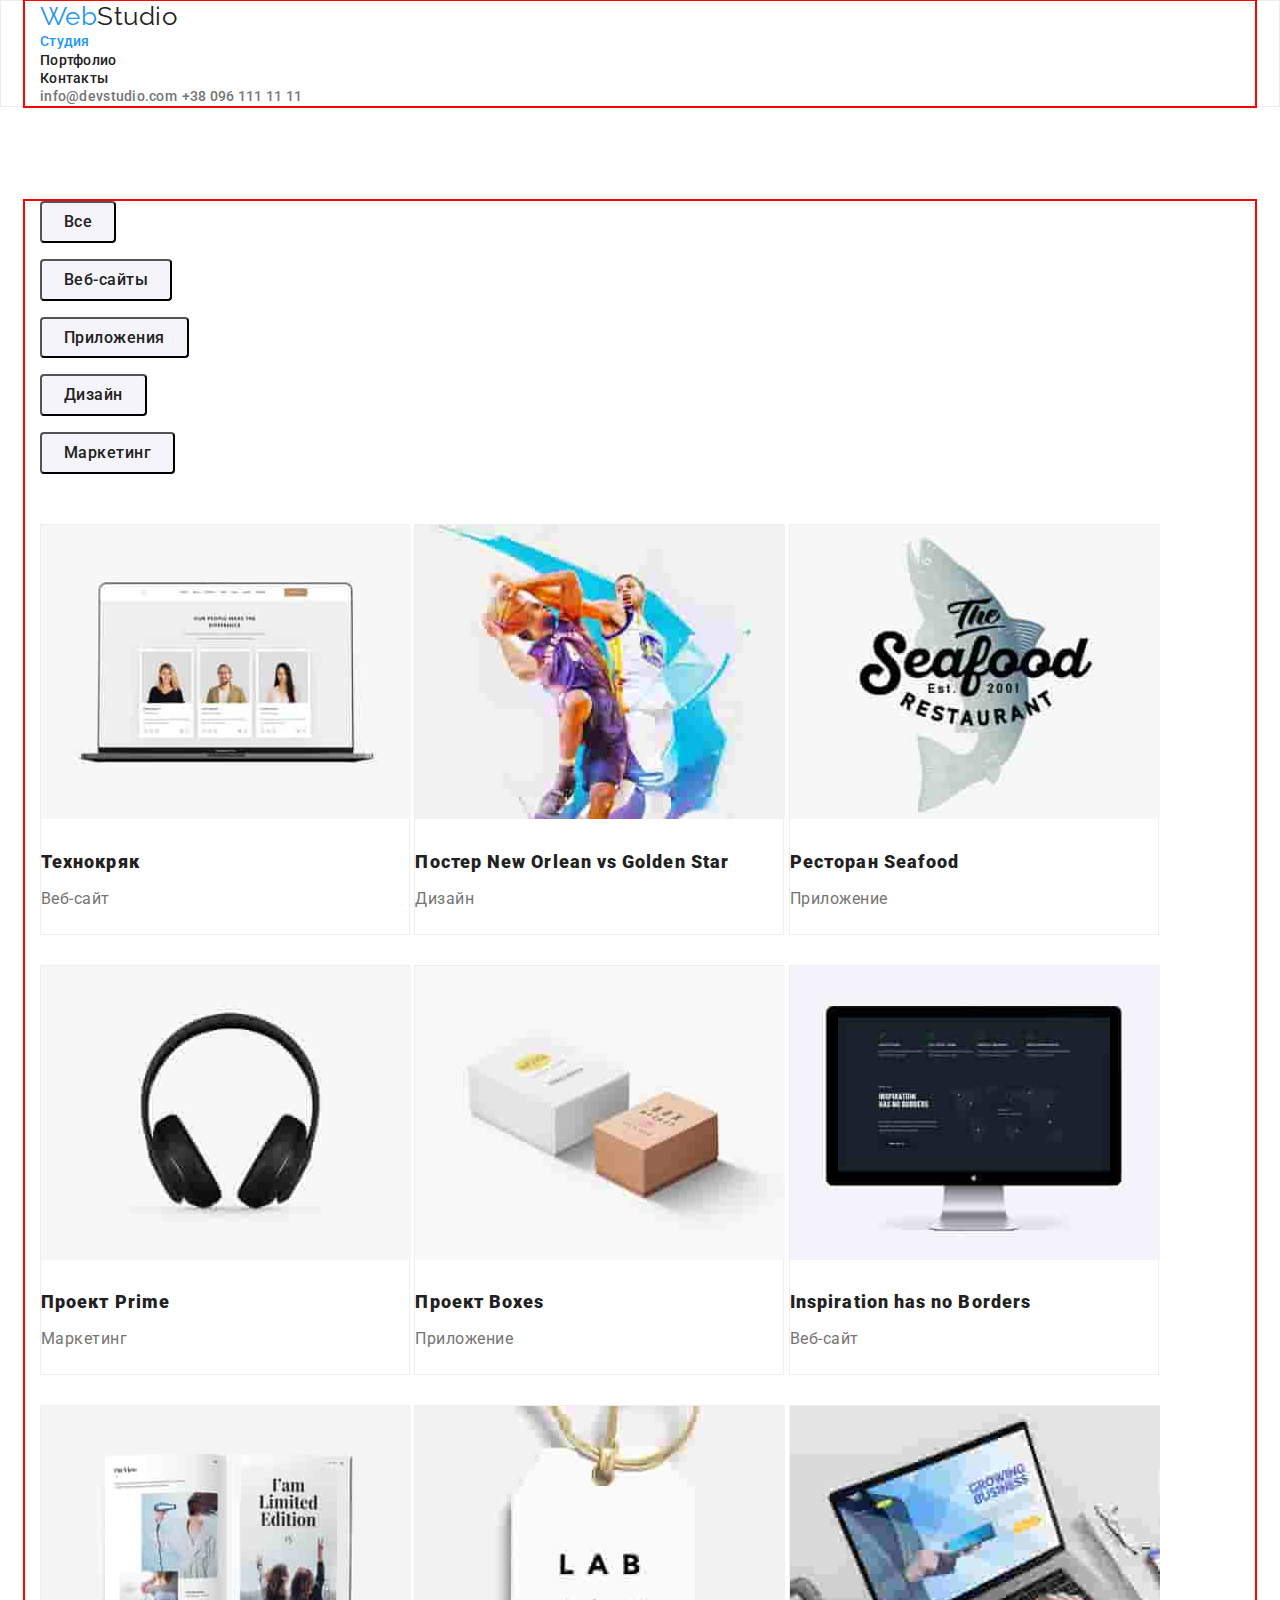
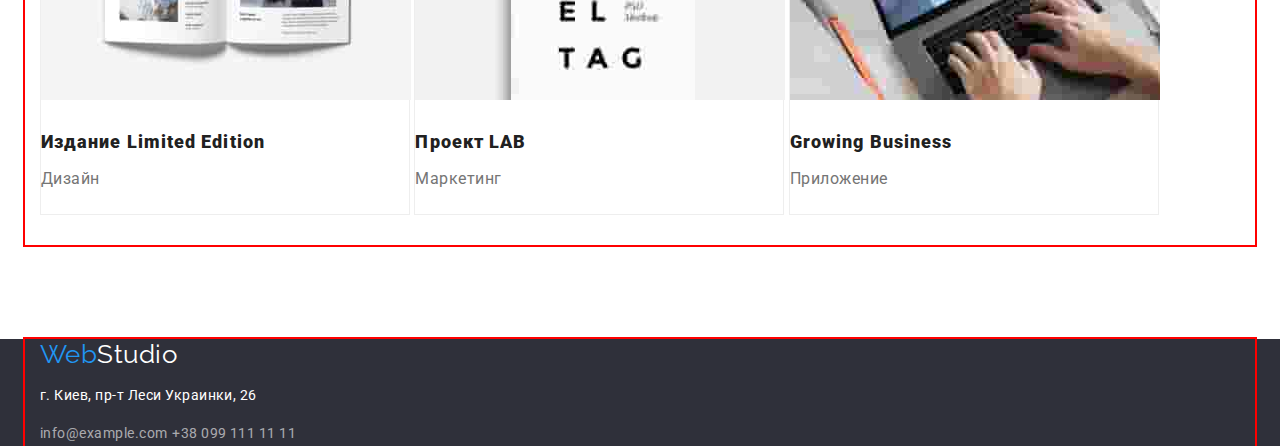
==== portfolio.html @ 773cfecd "Adds geometry for elements" ====
<!DOCTYPE html>
<html lang="ru">
  <head>
    <meta charset="utf-8" />
    <title>WebStudio</title>
    <link
      href="https://fonts.googleapis.com/css2?family=Raleway:wght@700&family=Roboto:wght@400;500;700;900&display=swap"
      rel="stylesheet"
    />
    <link rel="stylesheet" href="./css/modern-normalize.css" />
    <link rel="stylesheet" href="./css/styles.css" />
  </head>

  <body>
    <!--Шапка страницы-->
    <header class="header">
      <div class="container">
        <nav class="site-nav">
          <a href="./index.html" class="logo"
            >Web<span class="logo-accent">Studio</span></a
          >
          <ul class="list">
            <li><a href="" class="link current">Студия</a></li>
            <li><a href="./portfolio.html" class="link">Портфолио</a></li>
            <li><a href="" class="link">Контакты</a></li>
          </ul>
        </nav>
        <a href="mailto:info@devstudio.com" class="contact-header"
          >info@devstudio.com</a
        >
        <a href="tel:+380961111111" class="contact-header">+38 096 111 11 11</a>
      </div>
    </header>
    <!--Страница портфолио-->
    <main>
      <!--Фильтр с кнопками-->
      <section class="portfolio">
        <div class="container">
          <ul class="list filter">
            <li>
              <button type="button" class="filter-button first">Все</button>
            </li>
            <li>
              <button type="button" class="filter-button second">
                Веб-сайты
              </button>
            </li>
            <li>
              <button type="button" class="filter-button third">
                Приложения
              </button>
            </li>
            <li>
              <button type="button" class="filter-button fourth">Дизайн</button>
            </li>
            <li>
              <button type="button" class="filter-button fifth">
                Маркетинг
              </button>
            </li>
          </ul>
          <!--Представленные проэкты-->
          <ul class="list">
            <li class="project">
              <a href="">
                <img
                  class="image"
                  src="./images/img3_1.jpg"
                  width="370"
                  alt="Сайт Технокряк"
                />
                <h3 class="image-hdr">Технокряк</h3>
                <p class="image-depict">Веб-сайт</p>
              </a>
            </li>
            <li class="project">
              <a href="">
                <img
                  class="image"
                  src="./images/img3_2.jpg"
                  width="370"
                  alt="Игроки в баскетбол"
                />
                <h3 class="image-hdr">Постер New Orlean vs Golden Star</h3>
                <p class="image-depict">Дизайн</p>
              </a>
            </li>
            <li class="project">
              <a href="">
                <img
                  class="image"
                  src="./images/img3_3.jpg"
                  width="370"
                  alt="Сайт ресторана морской кухни"
                />
                <h3 class="image-hdr">Ресторан Seafood</h3>
                <p class="image-depict">Приложение</p>
              </a>
            </li>
            <li class="project">
              <a href="">
                <img
                  class="image"
                  src="./images/img3_4.jpg"
                  width="370"
                  alt="Маркетинговый проект Prime"
                />
                <h3 class="image-hdr">Проект Prime</h3>
                <p class="image-depict">Маркетинг</p>
              </a>
            </li>
            <li class="project">
              <a href="">
                <img
                  class="image"
                  src="./images/img3_5.jpg"
                  width="370"
                  alt="Проект Boxes"
                />
                <h3 class="image-hdr">Проект Boxes</h3>
                <p class="image-depict">Приложение</p>
              </a>
            </li>
            <li class="project">
              <a href="">
                <img
                  class="image"
                  src="./images/img3_6.jpg"
                  width="370"
                  alt="Сайт Inspiration has no borders"
                />
                <h3 class="image-hdr">Inspiration has no Borders</h3>
                <p class="image-depict">Веб-сайт</p>
              </a>
            </li>
            <li class="project">
              <a href="">
                <img
                  class="image"
                  src="./images/img3_7.jpg"
                  width="370"
                  alt="Издание Limited Edition"
                />
                <h3 class="image-hdr">Издание Limited Edition</h3>
                <p class="image-depict">Дизайн</p>
              </a>
            </li>
            <li class="project">
              <a href="">
                <img
                  class="image"
                  src="./images/img3_8.jpg"
                  width="370"
                  alt="Проект LAB"
                />
                <h3 class="image-hdr">Проект LAB</h3>
                <p class="image-depict">Маркетинг</p>
              </a>
            </li>
            <li class="project">
              <a href="">
                <img
                  class="image"
                  src="./images/img3_9.jpg"
                  width="370"
                  alt="Growing Business приложение"
                />
                <h3 class="image-hdr">Growing Business</h3>
                <p class="image-depict">Приложение</p>
              </a>
            </li>
          </ul>
        </div>
      </section>
    </main>

    <!--Подвал страницы-->
    <footer class="footer">
      <div class="container">
        <a href="./index.html" class="logo"
          >Web<span class="logo-ft-accent">Studio</span></a
        >
        <address>
          <p class="footer-addr">г. Киев, пр-т Леси Украинки, 26</p>
          <a href="mailto:info@example.com" class="contact-footer"
            >info@example.com</a
          >
          <a href="tel:+380991111111" class="contact-footer"
            >+38 099 111 11 11</a
          >
        </address>
      </div>
    </footer>
  </body>
</html>
---- css/styles.css ----
/* declaration of main colors */
:root {
  --main-text-color: #212121;
  --secondary-text-color: #757575;
  --section-text-color: #ffffff;
  --accent-color: #2196f3;
  --button-hover-color: #188ce8;
  --filter-button-color: #f5f4fa;
  --shadow-color: rgba(31, 21, 21, 0.15);
  --section-color: #2f303a;
  --first-section-color: #ffffff;
  --second-section-color: #f5f4fa;
  --ftr-cnt-color: rgba(255, 255, 255, 0.6);
  --header-brd-line-color: #ececec;
}
/* border-boxing */
html {
  box-sizing: border-box;
}
/* inheritance for the whole body */
*,
*::before,
*::after {
  box-sizing: inherit;
}
/* features for the whole documents body */
body {
  background-color: #ffffff;
  color: var(--main-text-color);
  font-family: Roboto, sans-serif;
  letter-spacing: 0.03em;
}
/* main container features, content block centralization */
.container {
  width: 1230px;
  margin-left: auto;
  margin-right: auto;
  padding-left: 15px;
  padding-right: 15px;
  outline: 2px solid red;
}
/* common style for all lists */
.list {
  padding: 0px;
  margin: 0px;
  list-style: none;
}
/* header border line */
.header {
  border: 1px solid var(--header-brd-line-color);
  background-color: var(--first-section-color);
}
/* logo */
.logo {
  color: var(--accent-color);
  font-family: Raleway, sans-serif;
  font-size: 26px;
  line-height: 1.2;
  text-decoration: none;
}
.logo-accent {
  color: var(--main-text-color);
}
.logo-ft-accent {
  color: var(--section-text-color);
}
/* site links features*/
.site-nav .link {
  color: var(--main-text-color);
  font-weight: 500;
  font-size: 14px;
  line-height: 1.14;
  letter-spacing: 0.02em;
  text-decoration: none;
}
.site-nav .link.current {
  color: var(--accent-color);
  text-decoration: none;
}
.link:hover,
.link:focus {
  color: var(--accent-color);
  text-decoration: none;
}
/* contacts hover and focus features */
.contact-header {
  color: var(--secondary-text-color);
  font-weight: 500;
  font-size: 14px;
  line-height: 1.14;
  letter-spacing: 0.02em;
  text-decoration: none;
}
.contact-footer,
.footer-addr {
  color: var(--ftr-cnt-color);
  font-size: 14px;
  line-height: 1.7;
  font-style: normal;
  text-decoration: none;
}

/* actions with contacts */
.contact-header:hover,
.contact-header:focus,
.contact-footer:hover,
.contact-footer:focus {
  color: var(--accent-color);
}
/* portfolio page color */
/* .page {
  background-color: var(--first-section-color);
} */
/* Buttons */
.button {
  box-sizing: inherit;
  display: inline-block;
  border-radius: 4px;
  padding: 10px 32px;
  width: 200px;
  min-height: 50px;
  margin-top: 0px;
  margin-bottom: 200px;
  box-shadow: 0px 4px 4px rgba(0, 0, 0, 0.15);
  color: var(--section-text-color);
  background: var(--accent-color);
  font-family: inherit;
  font-weight: 500;
  font-size: 16px;
  line-height: 1.87;
  letter-spacing: 0.06em;
  text-align: center;
  cursor: pointer;
}
.button:hover,
.button:focus {
  color: var(--section-text-color);
  background: var(--button-hover-color);
  box-shadow: var(--shadow-color);
}
/* portfolio buttons */
.filter {
  padding-top: 0px;
  padding-bottom: 34px;
  /* margin-top: 0px;
  margin-bottom: 34px; */
  width: 611px;
  min-height: 54px;
}
.filter-button {
  box-sizing: inherit;
  margin-top: 0px;
  margin-bottom: 16px;
  background: var(--filter-button-color);
  color: inherit;
  font-family: inherit;
  letter-spacing: 0.03em;
  font-weight: 500;
  font-size: 16px;
  line-height: 1.62;
  padding: 6px 22px;
  border-radius: 4px;
  cursor: pointer;
}
/* all filter-buttons one by one */
.filter-button first {
  display: inline-block;
  min-width: 73px;
  min-height: 38px;
}
.filter-button second {
  display: inline-block;
  min-width: 128px;
  min-height: 38px;
}
.filter-button third {
  display: inline-block;
  min-width: 145px;
  min-height: 38px;
}
.filter-button fourth {
  display: inline-block;
  min-width: 103px;
  min-height: 38px;
}
.filter-button fifth {
  display: inline-block;
  min-width: 130px;
  min-height: 38px;
}
.filter-button:hover,
.filter-button:focus {
  color: var(--section-text-color);
  background: var(--accent-color);
}
/* hero section */
.hero {
  margin-top: 0px;
  margin-bottom: 0px;
  /* width: 1600px;
  height: 600px; */
  text-align: center;
}
.hero-title {
  padding-top: 200px;
  /* padding-right: 452px;
  padding-left: 452px; */
  margin-top: 0px;
  margin-bottom: 30px;
  /* width: 696px;
  min-height: 120px; */
  color: var(--section-text-color);
  font-weight: 900;
  font-size: 44px;
  line-height: 1.36;
  text-align: center;
  letter-spacing: 0.06em;
  text-transform: uppercase;
}
/* page sections */
.section {
  padding-top: 94px;
  padding-bottom: 94px;
  background: var(--first-section-color);
}
.section features {
  padding-top: 94px;
  padding-bottom: 94px;
  /* background: var(--first-section-color); */
}
.section-occupation {
  padding-top: 0px;
  padding-bottom: 94px;
  background: var(--first-section-color);
}
.section-comand {
  padding-top: 94px;
  padding-bottom: 0px;
  background: var(--second-section-color);
}
.section-hdr {
  margin-top: 0px;
  margin-bottom: 50px;
  font-weight: bold;
  font-size: 36px;
  line-height: 1.17;
  text-align: center;
}
.section-title {
  margin-top: 0px;
  margin-bottom: 10px;
  font-weight: 700;
  font-size: 14px;
  line-height: 1.14;
  text-transform: uppercase;
}
.section-depict {
  padding-top: 0px;
  padding-bottom: 30px;
  margin-top: 0px;
  margin-bottom: 0px;
  color: var(--secondary-text-color);
  font-size: 14px;
  line-height: 1.7;
}
/* studio team */
.card {
  width: 270px;
  min-height: 368px;
  box-shadow: 0px 1px 3px rgba(0, 0, 0, 0.12), 0px 1px 1px rgba(0, 0, 0, 0.14),
    0px 2px 1px rgba(0, 0, 0, 0.2);
  border-radius: 0px 0px 4px 4px;
  background-color: var(--first-section-color);
}
.card > img {
  padding-top: 0px;
  padding-bottom: 0px;
  margin-top: 0px;
  margin-bottom: 30px;
}
.team {
  margin-top: 0px;
  margin-bottom: 10px;
  font-weight: 500;
  font-size: 16px;
  line-height: 1.18;
  text-align: center;
}
.team-item {
  margin-top: 0px;
  margin-bottom: 30px;
  color: var(--secondary-text-color);
  font-size: 16px;
  line-height: 1.19;
  text-align: center;
}
/* .footer {
  width: 1600px;
  min-height: 252px;
} */
/* hero and footer bcg color */
.hero,
.footer {
  background: var(--section-color);
}
/* footer address */
.footer-addr {
  color: var(--section-text-color);
}

/* portfolio page text features for image descriptions */
.portfolio {
  padding-top: 94px;
  padding-bottom: 94px;
  background-color: var(--first-section-color);
}
.project {
  display: inline-block;
  width: 370px;
  min-height: 404px;
  margin-top: 0px;
  margin-bottom: 30px;
  border: 1px solid #eeeeee;
  background-color: var(--section-text-color);
}
.project > a {
  text-decoration: none;
}
.image {
  margin-top: 0px;
  margin-bottom: 20px;
  text-decoration: none;
}
.image-hdr {
  margin-top: 0px;
  margin-bottom: 4px;
  color: var(--main-text-color);
  font-weight: 900;
  font-size: 18px;
  line-height: 2;
  letter-spacing: 0.06em;
}
.image-depict {
  padding-top: 0px;
  padding-bottom: 20px;
  margin-top: 0px;
  margin-bottom: 0px;
  color: var(--secondary-text-color);
  font-size: 16px;
  line-height: 1.87;
}

/*main text color #212121*/
/*secondary text color #757575*/
/* page background: #E5E5E5 */
/*top-line white color #FFFFFF*/
/* footer color background: #2F303A */
/*accent #2196F3*/
/*footer email and tel rgba(255, 255, 255, 0.6)*/
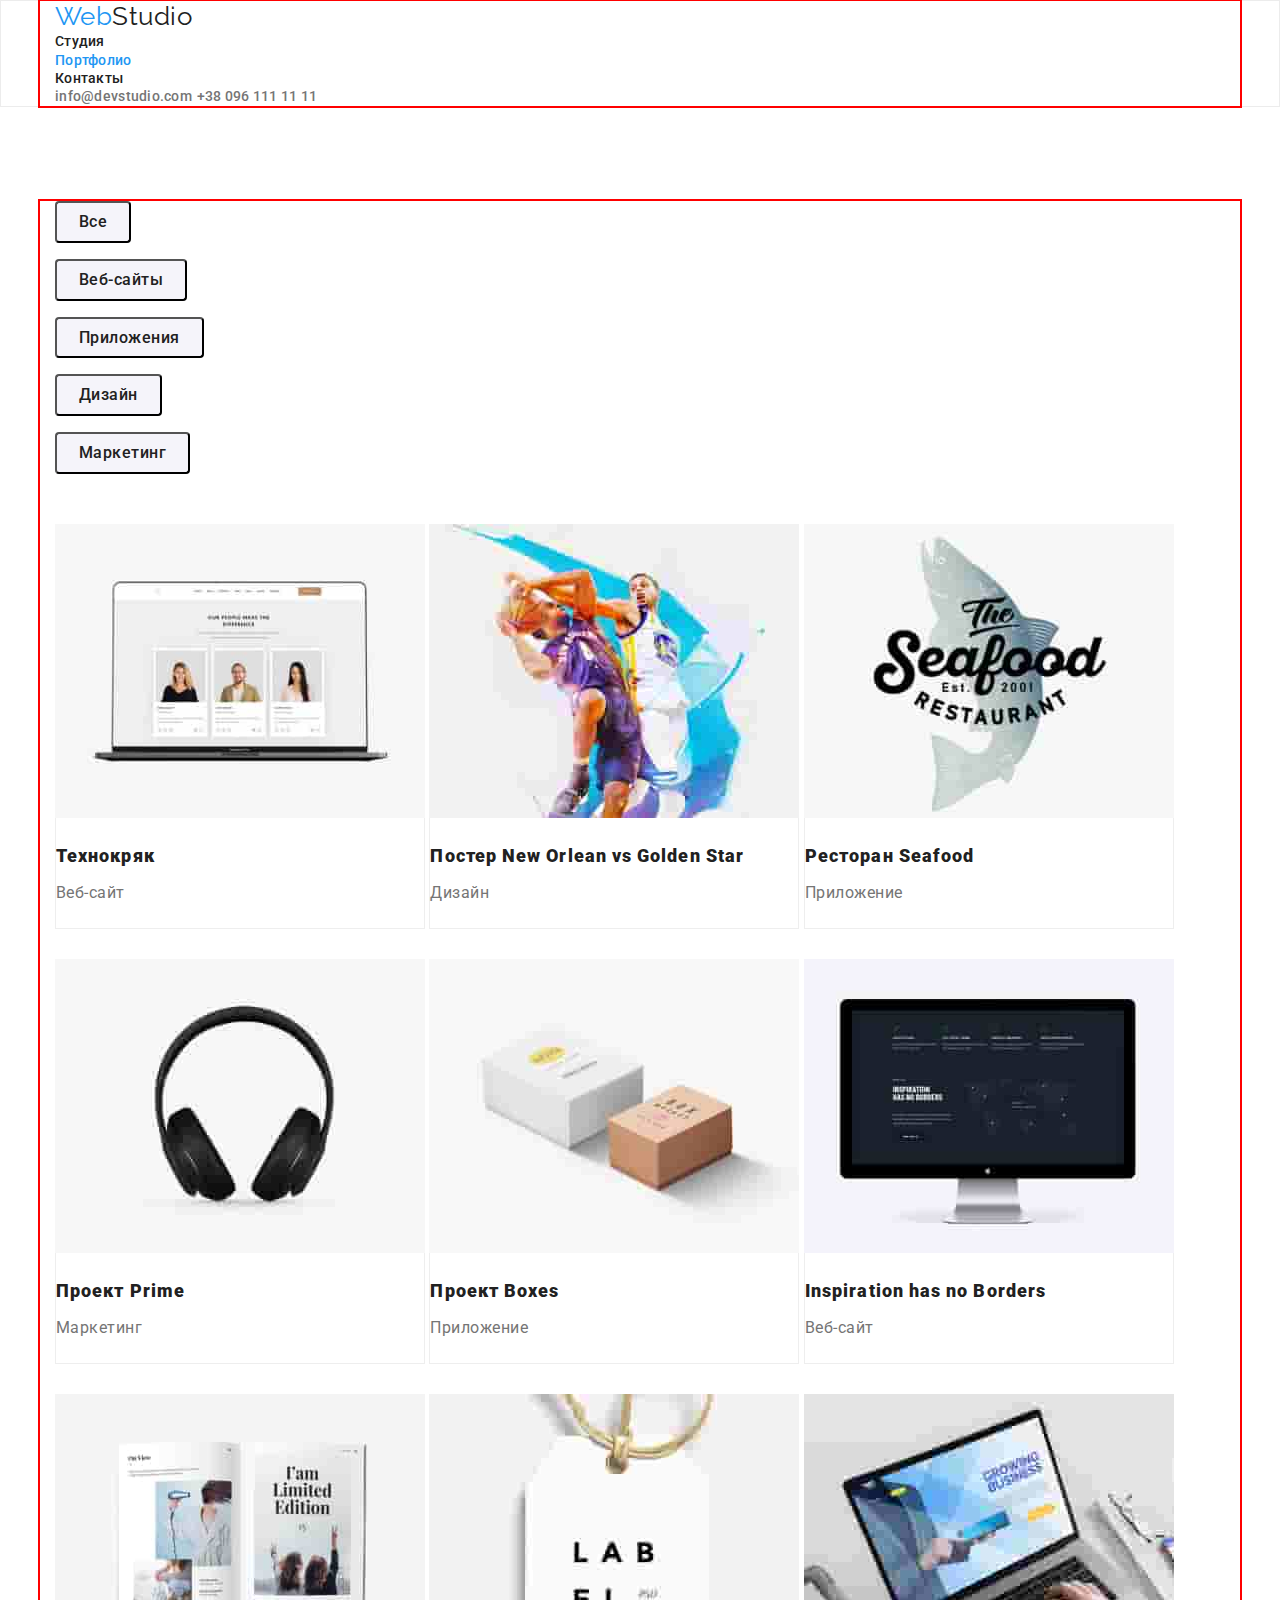
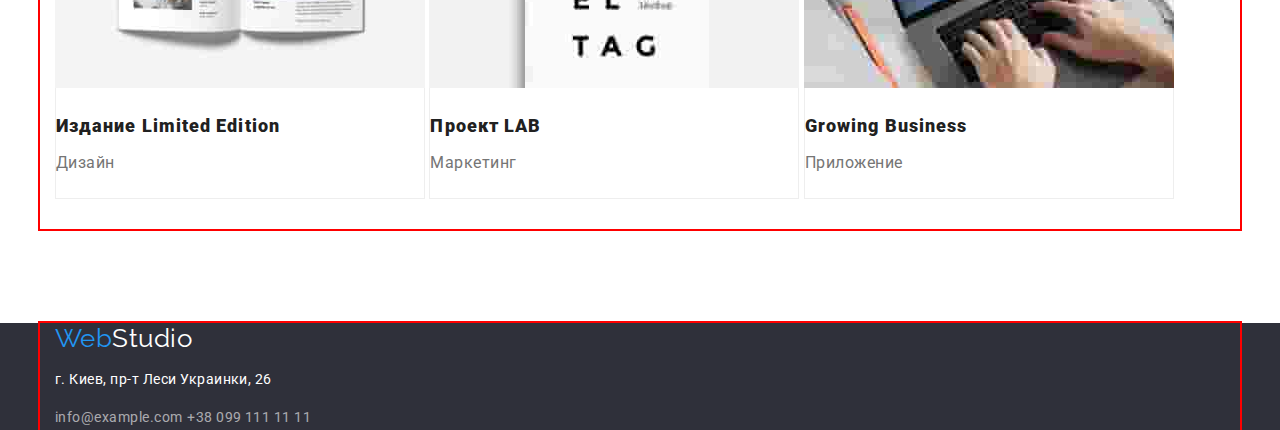
==== commit b5132ca8: "Adds elements geometry" ====
--- a/portfolio.html
+++ b/portfolio.html
@@ -20,8 +20,10 @@
             >Web<span class="logo-accent">Studio</span></a
           >
           <ul class="list">
-            <li><a href="" class="link current">Студия</a></li>
-            <li><a href="./portfolio.html" class="link">Портфолио</a></li>
+            <li><a href="./index.html" class="link">Студия</a></li>
+            <li>
+              <a href="" class="link current">Портфолио</a>
+            </li>
             <li><a href="" class="link">Контакты</a></li>
           </ul>
         </nav>
@@ -69,8 +71,10 @@
                   width="370"
                   alt="Сайт Технокряк"
                 />
-                <h3 class="image-hdr">Технокряк</h3>
-                <p class="image-depict">Веб-сайт</p>
+                <div class="project-img">
+                  <h3 class="image-hdr">Технокряк</h3>
+                  <p class="image-depict">Веб-сайт</p>
+                </div>
               </a>
             </li>
             <li class="project">
@@ -81,8 +85,10 @@
                   width="370"
                   alt="Игроки в баскетбол"
                 />
-                <h3 class="image-hdr">Постер New Orlean vs Golden Star</h3>
-                <p class="image-depict">Дизайн</p>
+                <div class="project-img">
+                  <h3 class="image-hdr">Постер New Orlean vs Golden Star</h3>
+                  <p class="image-depict">Дизайн</p>
+                </div>
               </a>
             </li>
             <li class="project">
@@ -93,8 +99,10 @@
                   width="370"
                   alt="Сайт ресторана морской кухни"
                 />
-                <h3 class="image-hdr">Ресторан Seafood</h3>
-                <p class="image-depict">Приложение</p>
+                <div class="project-img">
+                  <h3 class="image-hdr">Ресторан Seafood</h3>
+                  <p class="image-depict">Приложение</p>
+                </div>
               </a>
             </li>
             <li class="project">
@@ -105,8 +113,10 @@
                   width="370"
                   alt="Маркетинговый проект Prime"
                 />
-                <h3 class="image-hdr">Проект Prime</h3>
-                <p class="image-depict">Маркетинг</p>
+                <div class="project-img">
+                  <h3 class="image-hdr">Проект Prime</h3>
+                  <p class="image-depict">Маркетинг</p>
+                </div>
               </a>
             </li>
             <li class="project">
@@ -117,8 +127,10 @@
                   width="370"
                   alt="Проект Boxes"
                 />
-                <h3 class="image-hdr">Проект Boxes</h3>
-                <p class="image-depict">Приложение</p>
+                <div class="project-img">
+                  <h3 class="image-hdr">Проект Boxes</h3>
+                  <p class="image-depict">Приложение</p>
+                </div>
               </a>
             </li>
             <li class="project">
@@ -129,8 +141,10 @@
                   width="370"
                   alt="Сайт Inspiration has no borders"
                 />
-                <h3 class="image-hdr">Inspiration has no Borders</h3>
-                <p class="image-depict">Веб-сайт</p>
+                <div class="project-img">
+                  <h3 class="image-hdr">Inspiration has no Borders</h3>
+                  <p class="image-depict">Веб-сайт</p>
+                </div>
               </a>
             </li>
             <li class="project">
@@ -141,8 +155,10 @@
                   width="370"
                   alt="Издание Limited Edition"
                 />
-                <h3 class="image-hdr">Издание Limited Edition</h3>
-                <p class="image-depict">Дизайн</p>
+                <div class="project-img">
+                  <h3 class="image-hdr">Издание Limited Edition</h3>
+                  <p class="image-depict">Дизайн</p>
+                </div>
               </a>
             </li>
             <li class="project">
@@ -153,8 +169,10 @@
                   width="370"
                   alt="Проект LAB"
                 />
-                <h3 class="image-hdr">Проект LAB</h3>
-                <p class="image-depict">Маркетинг</p>
+                <div class="project-img">
+                  <h3 class="image-hdr">Проект LAB</h3>
+                  <p class="image-depict">Маркетинг</p>
+                </div>
               </a>
             </li>
             <li class="project">
@@ -165,8 +183,10 @@
                   width="370"
                   alt="Growing Business приложение"
                 />
-                <h3 class="image-hdr">Growing Business</h3>
-                <p class="image-depict">Приложение</p>
+                <div class="project-img">
+                  <h3 class="image-hdr">Growing Business</h3>
+                  <p class="image-depict">Приложение</p>
+                </div>
               </a>
             </li>
           </ul>
--- a/css/styles.css
+++ b/css/styles.css
@@ -32,12 +32,17 @@
 }
 /* main container features, content block centralization */
 .container {
-  width: 1230px;
+  width: 1200px;
   margin-left: auto;
   margin-right: auto;
   padding-left: 15px;
   padding-right: 15px;
   outline: 2px solid red;
+}
+ul {
+  margin: 0;
+  padding: 0;
+  list-style: none;
 }
 /* common style for all lists */
 .list {
@@ -320,20 +325,25 @@
   min-height: 404px;
   margin-top: 0px;
   margin-bottom: 30px;
-  border: 1px solid #eeeeee;
   background-color: var(--section-text-color);
 }
 .project > a {
   text-decoration: none;
 }
 .image {
-  margin-top: 0px;
-  margin-bottom: 20px;
+  display: block;
+  /* padding-top: 0px;
+  padding-bottom: 20px; */
+  margin-top: 0px;
+  margin-bottom: 0px;
   text-decoration: none;
 }
 .image-hdr {
+  padding-top: 20px;
   margin-top: 0px;
   margin-bottom: 4px;
+  width: 322px;
+  min-height: 36px;
   color: var(--main-text-color);
   font-weight: 900;
   font-size: 18px;
@@ -345,9 +355,17 @@
   padding-bottom: 20px;
   margin-top: 0px;
   margin-bottom: 0px;
+  width: 322px;
+  min-height: 30px;
   color: var(--secondary-text-color);
   font-size: 16px;
   line-height: 1.87;
+}
+/* sets lower border for project element */
+.project-img {
+  border-left: 1px solid #eeeeee;
+  border-right: 1px solid #eeeeee;
+  border-bottom: 1px solid #eeeeee;
 }
 
 /*main text color #212121*/
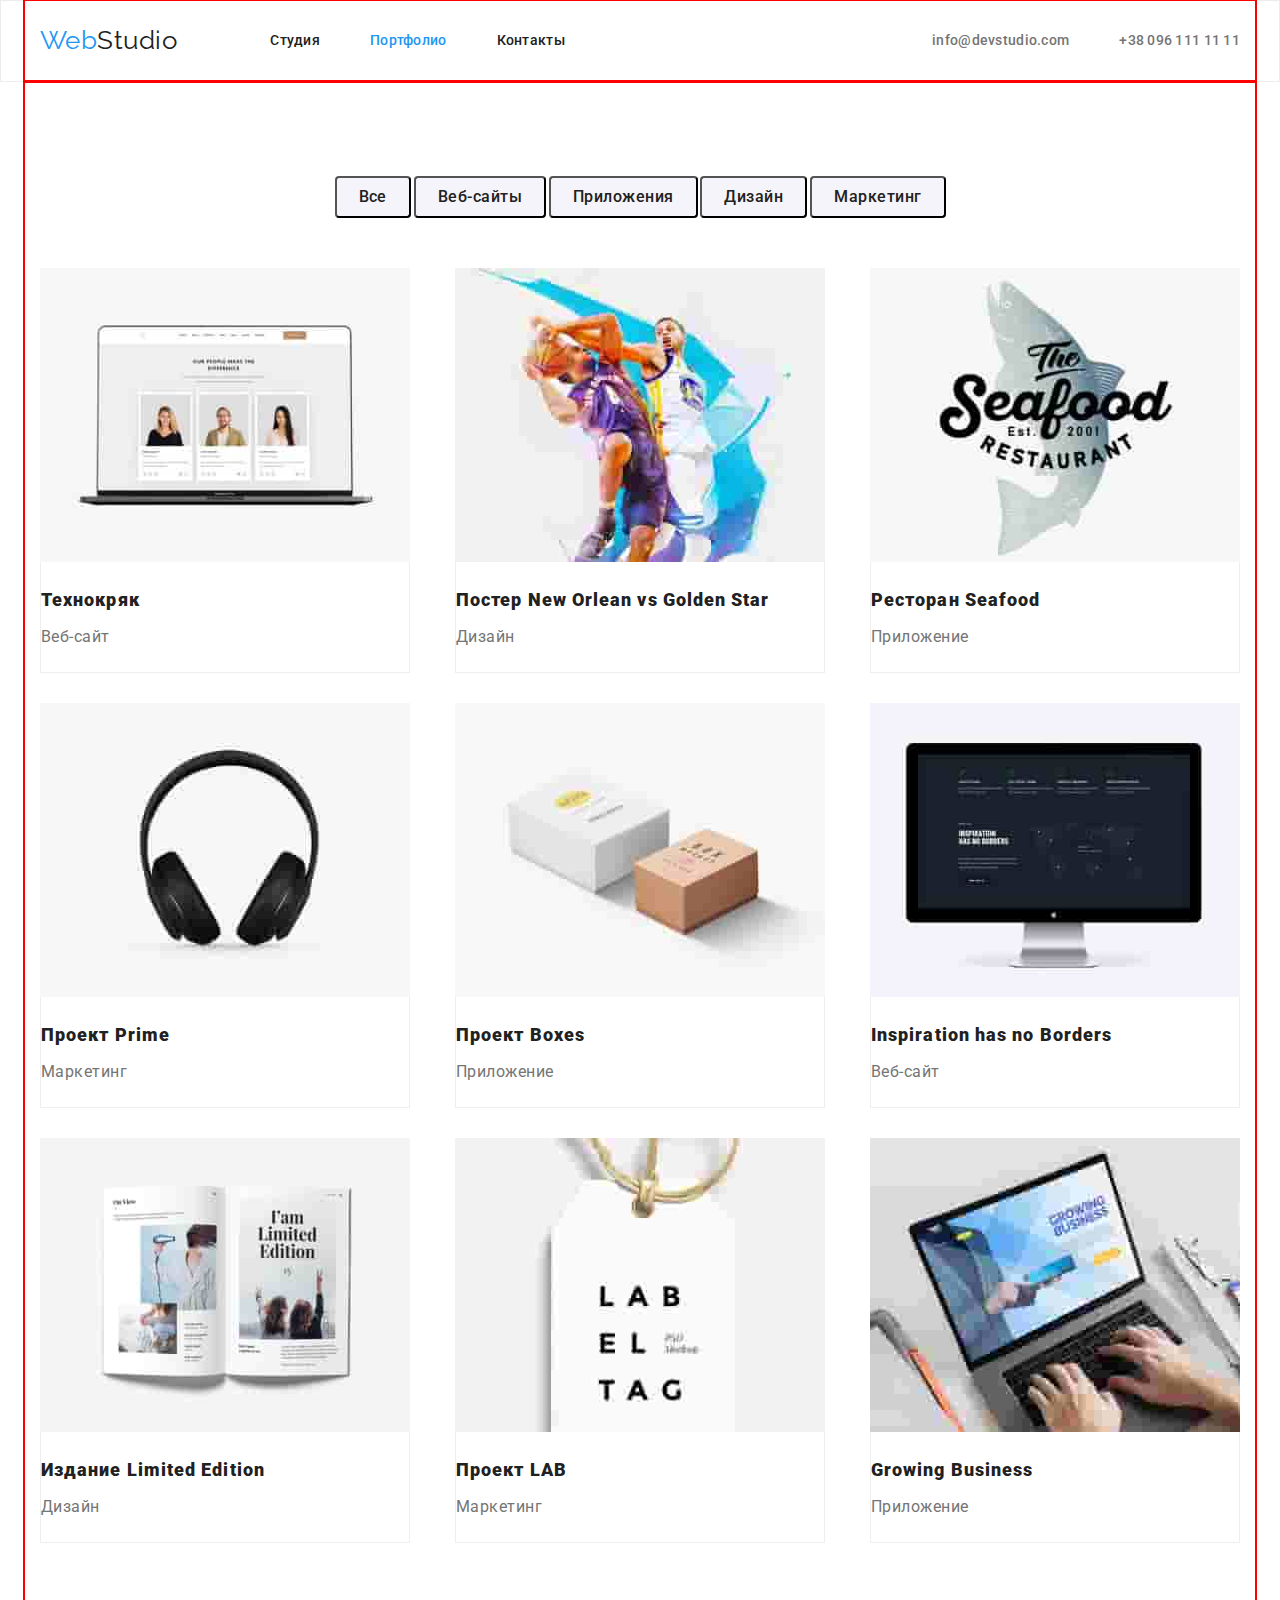
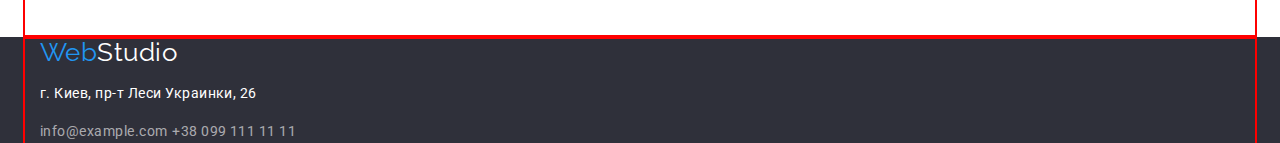
==== commit 1803fcd7: "Flex box propertiae are added" ====
--- a/portfolio.html
+++ b/portfolio.html
@@ -14,31 +14,42 @@
   <body>
     <!--Шапка страницы-->
     <header class="header">
-      <div class="container">
-        <nav class="site-nav">
-          <a href="./index.html" class="logo"
-            >Web<span class="logo-accent">Studio</span></a
-          >
-          <ul class="list">
-            <li><a href="./index.html" class="link">Студия</a></li>
-            <li>
+      <div class="container main-nav">
+        <a href="./index.html" class="logo"
+          >Web<span class="logo-accent">Studio</span></a
+        >
+        <nav>
+          <ul class="site-nav list">
+            <li class="list-item">
+              <a href="./index.html" class="link">Студия</a>
+            </li>
+            <li class="list-item">
               <a href="" class="link current">Портфолио</a>
             </li>
-            <li><a href="" class="link">Контакты</a></li>
+            <li class="list-item"><a href="" class="link">Контакты</a></li>
           </ul>
         </nav>
-        <a href="mailto:info@devstudio.com" class="contact-header"
-          >info@devstudio.com</a
-        >
-        <a href="tel:+380961111111" class="contact-header">+38 096 111 11 11</a>
+        <ul class="contact">
+          <li class="contact-item">
+            <a href="mailto:info@devstudio.com" class="contact-header"
+              >info@devstudio.com</a
+            >
+          </li>
+          <li class="contact-item">
+            <a href="tel:+380961111111" class="contact-header"
+              >+38 096 111 11 11</a
+            >
+          </li>
+        </ul>
       </div>
     </header>
+
     <!--Страница портфолио-->
     <main>
       <!--Фильтр с кнопками-->
-      <section class="portfolio">
-        <div class="container">
-          <ul class="list filter">
+      <section>
+        <div class="container portfolio">
+          <ul class="filter list">
             <li>
               <button type="button" class="filter-button first">Все</button>
             </li>
@@ -61,8 +72,9 @@
               </button>
             </li>
           </ul>
+
           <!--Представленные проэкты-->
-          <ul class="list">
+          <ul class="portfolio-projects list">
             <li class="project">
               <a href="">
                 <img
--- a/css/styles.css
+++ b/css/styles.css
@@ -30,20 +30,20 @@
   font-family: Roboto, sans-serif;
   letter-spacing: 0.03em;
 }
+ul {
+  margin: 0;
+  padding: 0;
+  list-style: none;
+}
 /* main container features, content block centralization */
 .container {
-  width: 1200px;
+  width: 1230px;
   margin-left: auto;
   margin-right: auto;
   padding-left: 15px;
   padding-right: 15px;
   outline: 2px solid red;
 }
-ul {
-  margin: 0;
-  padding: 0;
-  list-style: none;
-}
 /* common style for all lists */
 .list {
   padding: 0px;
@@ -54,6 +54,10 @@
 .header {
   border: 1px solid var(--header-brd-line-color);
   background-color: var(--first-section-color);
+}
+.main-nav {
+  display: flex;
+  align-items: center;
 }
 /* logo */
 .logo {
@@ -70,7 +74,17 @@
   color: var(--section-text-color);
 }
 /* site links features*/
+.site-nav {
+  display: flex;
+  margin-left: 93px;
+}
+.site-nav .list-item + .list-item {
+  margin-left: 50px;
+}
 .site-nav .link {
+  display: block;
+  padding-top: 32px;
+  padding-bottom: 32px;
   color: var(--main-text-color);
   font-weight: 500;
   font-size: 14px;
@@ -87,14 +101,24 @@
   color: var(--accent-color);
   text-decoration: none;
 }
-/* contacts hover and focus features */
+/* header contacts */
+.contact {
+  display: flex;
+  margin-left: auto;
+}
 .contact-header {
+  display: block;
+  padding-top: 32px;
+  padding-bottom: 32px;
   color: var(--secondary-text-color);
   font-weight: 500;
   font-size: 14px;
   line-height: 1.14;
   letter-spacing: 0.02em;
   text-decoration: none;
+}
+.contact .contact-item + .contact-item {
+  margin-left: 50px;
 }
 .contact-footer,
 .footer-addr {
@@ -104,7 +128,6 @@
   font-style: normal;
   text-decoration: none;
 }
-
 /* actions with contacts */
 .contact-header:hover,
 .contact-header:focus,
@@ -112,10 +135,6 @@
 .contact-footer:focus {
   color: var(--accent-color);
 }
-/* portfolio page color */
-/* .page {
-  background-color: var(--first-section-color);
-} */
 /* Buttons */
 .button {
   box-sizing: inherit;
@@ -143,15 +162,20 @@
   background: var(--button-hover-color);
   box-shadow: var(--shadow-color);
 }
-/* portfolio buttons */
+/* portfolio filter with buttons */
 .filter {
+  display: flex;
+  justify-content: space-between;
   padding-top: 0px;
-  padding-bottom: 34px;
+  margin-bottom: 34px;
+  margin-left: auto;
+  margin-right: auto;
   /* margin-top: 0px;
   margin-bottom: 34px; */
   width: 611px;
-  min-height: 54px;
-}
+  /* min-height: 54px; */
+}
+
 .filter-button {
   box-sizing: inherit;
   margin-top: 0px;
@@ -228,6 +252,12 @@
   padding-bottom: 94px;
   background: var(--first-section-color);
 }
+.preferences {
+  display: flex;
+}
+.preferences .pref-item + .pref-item {
+  margin-left: 30pt;
+}
 .section features {
   padding-top: 94px;
   padding-bottom: 94px;
@@ -238,7 +268,17 @@
   padding-bottom: 94px;
   background: var(--first-section-color);
 }
-.section-comand {
+.occupation {
+  display: flex;
+}
+.occupation .occupation-item + .occupation-item {
+  margin-left: 30px;
+}
+.occ-img {
+  display: block;
+}
+/* studio band */
+.section-band {
   padding-top: 94px;
   padding-bottom: 0px;
   background: var(--second-section-color);
@@ -250,6 +290,28 @@
   font-size: 36px;
   line-height: 1.17;
   text-align: center;
+}
+.band {
+  display: flex;
+}
+.band .card + .card {
+  margin-left: 30px;
+}
+.card {
+  margin-bottom: 94px;
+}
+/* vissually hides h2 occupation section */
+.visually-hidden {
+  position: absolute;
+  width: 1px;
+  height: 1px;
+  margin: -1px;
+  border: 0;
+  padding: 0;
+  white-space: nowrap;
+  clip-path: inset(100%);
+  clip: rect(0 0 0 0);
+  overflow: hidden;
 }
 .section-title {
   margin-top: 0px;
@@ -260,10 +322,10 @@
   text-transform: uppercase;
 }
 .section-depict {
-  padding-top: 0px;
-  padding-bottom: 30px;
   margin-top: 0px;
   margin-bottom: 0px;
+  width: 270px;
+  /* min-height: 75px; */
   color: var(--secondary-text-color);
   font-size: 14px;
   line-height: 1.7;
@@ -308,24 +370,43 @@
 .footer {
   background: var(--section-color);
 }
-/* footer address */
+/* footer */
+/* .footer-info {
+  display: flex;
+  align-items: center;
+} */
+.footer-info {
+  display: flex;
+  align-items: column;
+}
 .footer-addr {
   color: var(--section-text-color);
 }
 
-/* portfolio page text features for image descriptions */
+/* portfolio page */
 .portfolio {
   padding-top: 94px;
   padding-bottom: 94px;
   background-color: var(--first-section-color);
 }
+
+.portfolio-projects {
+  display: flex;
+  flex-wrap: wrap;
+  justify-content: space-between;
+}
 .project {
-  display: inline-block;
+  display: block;
+  /* display: inline-block; */
   width: 370px;
   min-height: 404px;
   margin-top: 0px;
+  margin-bottom: 0px;
+  /* margin-right: 30px; */
+  background-color: var(--section-text-color);
+}
+.project:not(:nth-last-child(-n + 3)) {
   margin-bottom: 30px;
-  background-color: var(--section-text-color);
 }
 .project > a {
   text-decoration: none;
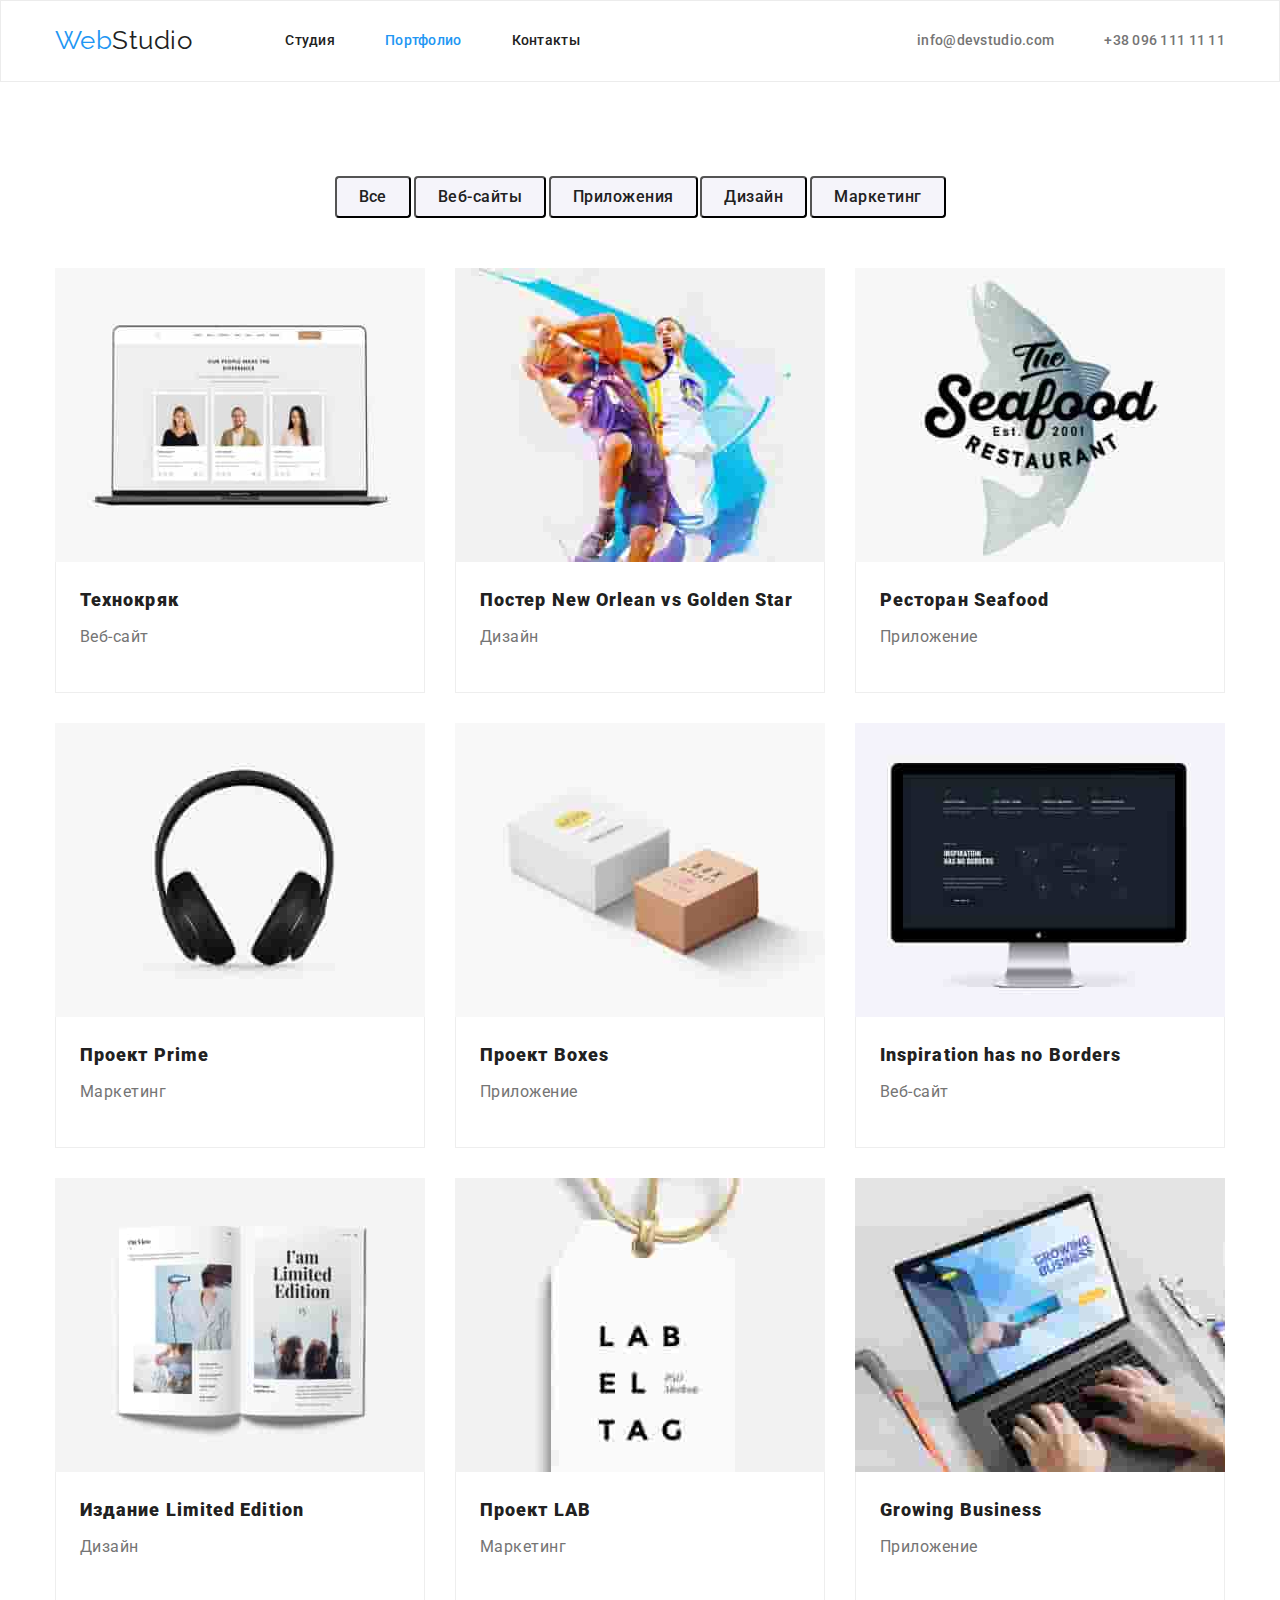
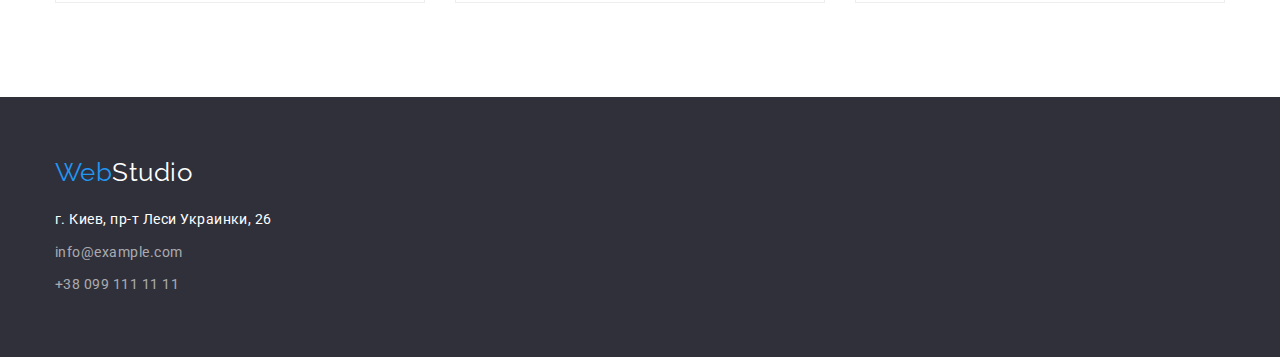
==== commit 03e1f5ac: "Adds geometry for page elements" ====
--- a/portfolio.html
+++ b/portfolio.html
@@ -209,10 +209,12 @@
     <!--Подвал страницы-->
     <footer class="footer">
       <div class="container">
-        <a href="./index.html" class="logo"
-          >Web<span class="logo-ft-accent">Studio</span></a
-        >
-        <address>
+        <div class="logo-footer">
+          <a href="./index.html" class="logo"
+            >Web<span class="logo-ft-accent">Studio</span></a
+          >
+        </div>
+        <address class="footer-info">
           <p class="footer-addr">г. Киев, пр-т Леси Украинки, 26</p>
           <a href="mailto:info@example.com" class="contact-footer"
             >info@example.com</a
--- a/css/styles.css
+++ b/css/styles.css
@@ -35,14 +35,18 @@
   padding: 0;
   list-style: none;
 }
-/* main container features, content block centralization */
+img {
+  display: block;
+  max-width: 100%;
+  height: auto;
+}
+/* main container */
 .container {
-  width: 1230px;
+  width: 1200px;
   margin-left: auto;
   margin-right: auto;
   padding-left: 15px;
   padding-right: 15px;
-  outline: 2px solid red;
 }
 /* common style for all lists */
 .list {
@@ -162,7 +166,7 @@
   background: var(--button-hover-color);
   box-shadow: var(--shadow-color);
 }
-/* portfolio filter with buttons */
+/* portfolio filter */
 .filter {
   display: flex;
   justify-content: space-between;
@@ -170,12 +174,8 @@
   margin-bottom: 34px;
   margin-left: auto;
   margin-right: auto;
-  /* margin-top: 0px;
-  margin-bottom: 34px; */
   width: 611px;
-  /* min-height: 54px; */
-}
-
+}
 .filter-button {
   box-sizing: inherit;
   margin-top: 0px;
@@ -226,18 +226,12 @@
 .hero {
   margin-top: 0px;
   margin-bottom: 0px;
-  /* width: 1600px;
-  height: 600px; */
   text-align: center;
 }
 .hero-title {
   padding-top: 200px;
-  /* padding-right: 452px;
-  padding-left: 452px; */
   margin-top: 0px;
   margin-bottom: 30px;
-  /* width: 696px;
-  min-height: 120px; */
   color: var(--section-text-color);
   font-weight: 900;
   font-size: 44px;
@@ -255,13 +249,13 @@
 .preferences {
   display: flex;
 }
-.preferences .pref-item + .pref-item {
-  margin-left: 30pt;
-}
-.section features {
-  padding-top: 94px;
-  padding-bottom: 94px;
-  /* background: var(--first-section-color); */
+.pref-item {
+  padding: 0px;
+  margin: 0px;
+  width: 270px;
+}
+.preferences .pref-item:not(:last-child) {
+  margin-right: 30pt;
 }
 .section-occupation {
   padding-top: 0px;
@@ -271,15 +265,15 @@
 .occupation {
   display: flex;
 }
-.occupation .occupation-item + .occupation-item {
-  margin-left: 30px;
+.occupation .occupation-item:not(:last-child) {
+  margin-right: 30px;
 }
 .occ-img {
   display: block;
 }
 /* studio band */
 .section-band {
-  padding-top: 94px;
+  padding-top: 0px;
   padding-bottom: 0px;
   background: var(--second-section-color);
 }
@@ -322,10 +316,9 @@
   text-transform: uppercase;
 }
 .section-depict {
+  padding: 0px;
   margin-top: 0px;
   margin-bottom: 0px;
-  width: 270px;
-  /* min-height: 75px; */
   color: var(--secondary-text-color);
   font-size: 14px;
   line-height: 1.7;
@@ -361,26 +354,31 @@
   line-height: 1.19;
   text-align: center;
 }
-/* .footer {
-  width: 1600px;
-  min-height: 252px;
-} */
-/* hero and footer bcg color */
 .hero,
 .footer {
   background: var(--section-color);
 }
-/* footer */
-/* .footer-info {
-  display: flex;
-  align-items: center;
-} */
+.logo-footer {
+  margin-top: 0px;
+  margin-bottom: 20px;
+  padding-top: 60px;
+  padding-bottom: 0px;
+}
 .footer-info {
   display: flex;
-  align-items: column;
+  flex-wrap: wrap;
+  padding-bottom: 60px;
+  width: 231px;
+  min-height: 81px;
 }
 .footer-addr {
-  color: var(--section-text-color);
+  padding: 0px;
+  margin-top: 0px;
+  margin-bottom: 9px;
+  color: var(--section-text-color);
+}
+.footer-info .contact-footer:not(:last-child) {
+  margin-bottom: 9px;
 }
 
 /* portfolio page */
@@ -389,7 +387,6 @@
   padding-bottom: 94px;
   background-color: var(--first-section-color);
 }
-
 .portfolio-projects {
   display: flex;
   flex-wrap: wrap;
@@ -397,12 +394,10 @@
 }
 .project {
   display: block;
-  /* display: inline-block; */
   width: 370px;
   min-height: 404px;
   margin-top: 0px;
   margin-bottom: 0px;
-  /* margin-right: 30px; */
   background-color: var(--section-text-color);
 }
 .project:not(:nth-last-child(-n + 3)) {
@@ -413,14 +408,13 @@
 }
 .image {
   display: block;
-  /* padding-top: 0px;
-  padding-bottom: 20px; */
   margin-top: 0px;
   margin-bottom: 0px;
   text-decoration: none;
 }
 .image-hdr {
-  padding-top: 20px;
+  padding-top: 0px;
+  padding-bottom: 0px;
   margin-top: 0px;
   margin-bottom: 4px;
   width: 322px;
@@ -442,17 +436,10 @@
   font-size: 16px;
   line-height: 1.87;
 }
-/* sets lower border for project element */
+/* lower border for card */
 .project-img {
+  padding: 20px 24px;
   border-left: 1px solid #eeeeee;
   border-right: 1px solid #eeeeee;
   border-bottom: 1px solid #eeeeee;
 }
-
-/*main text color #212121*/
-/*secondary text color #757575*/
-/* page background: #E5E5E5 */
-/*top-line white color #FFFFFF*/
-/* footer color background: #2F303A */
-/*accent #2196F3*/
-/*footer email and tel rgba(255, 255, 255, 0.6)*/
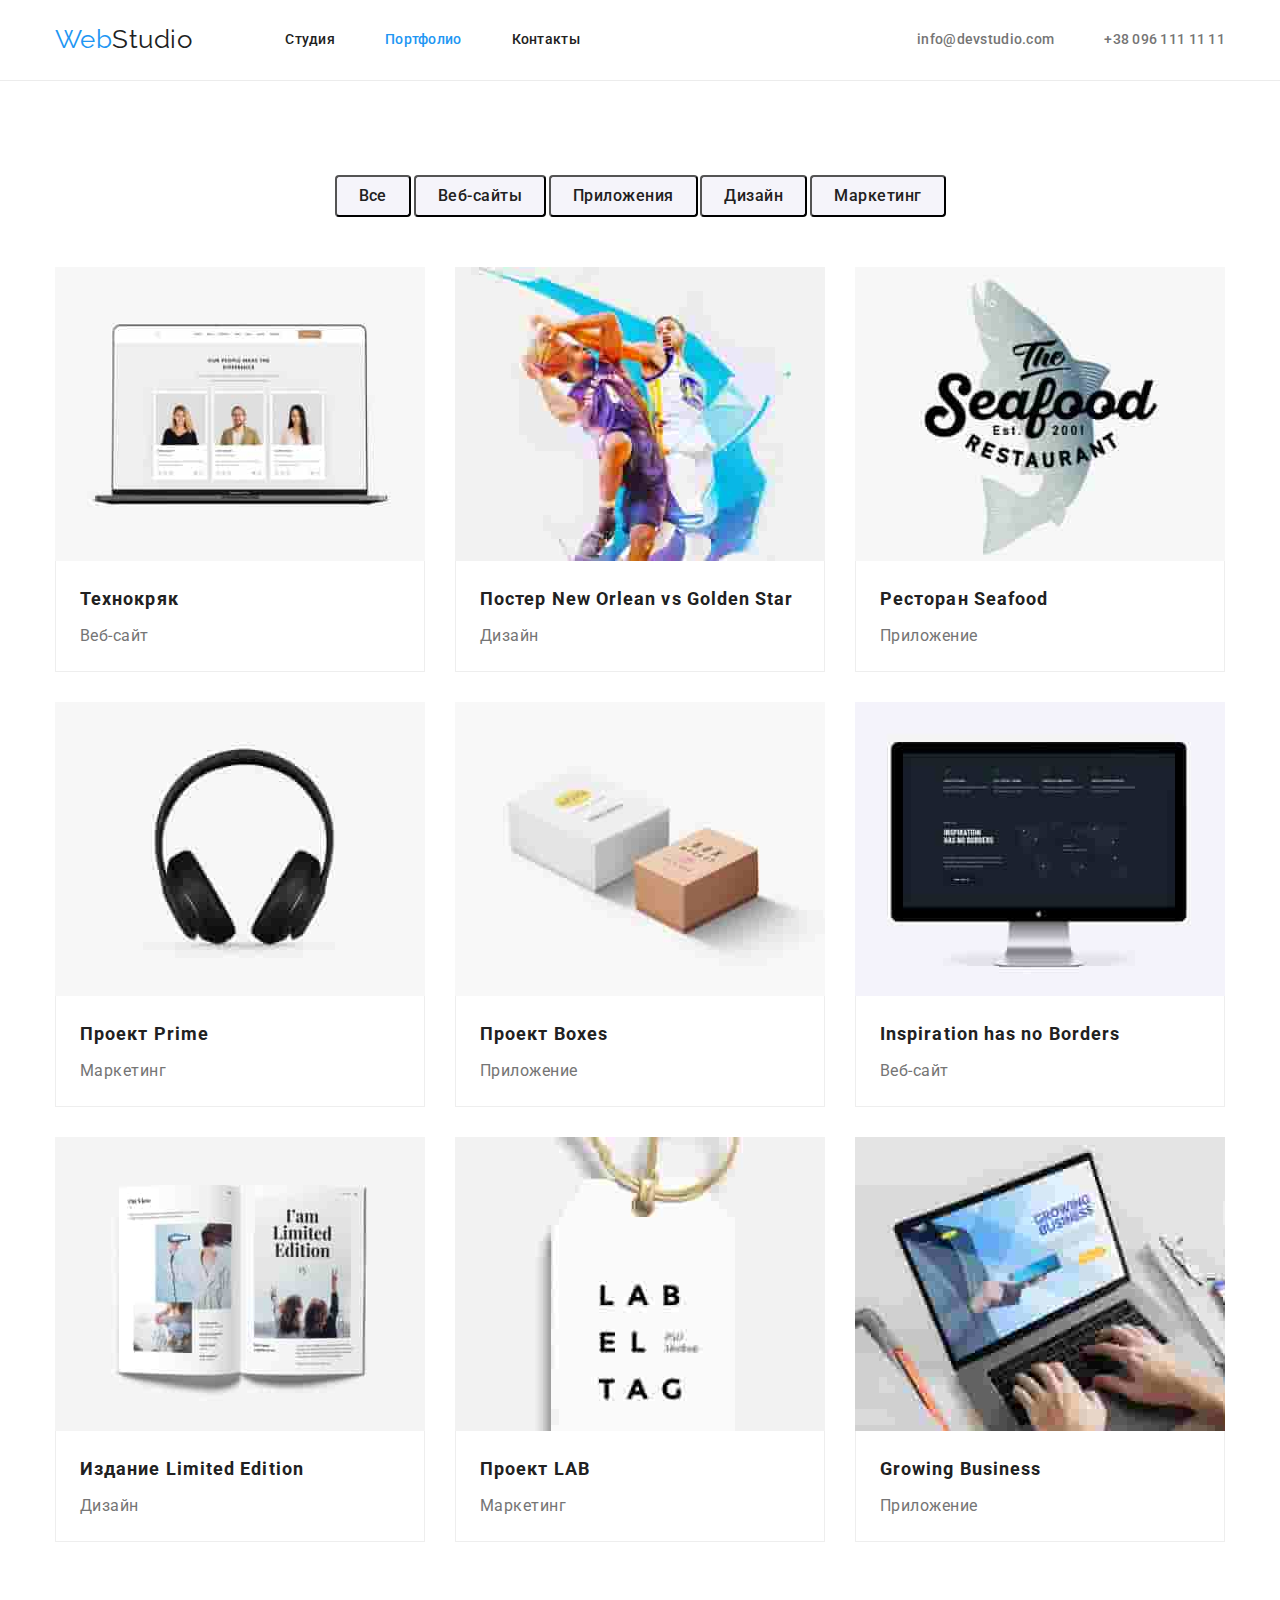
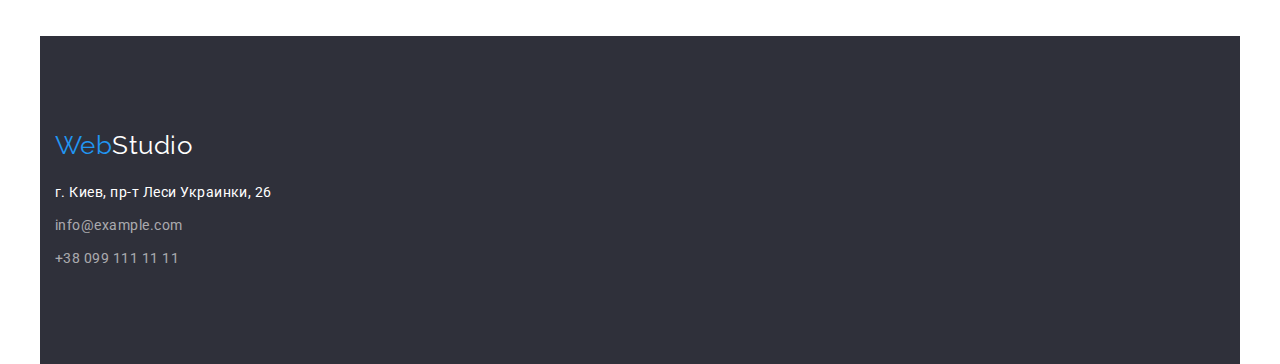
==== commit 96ad317a: "Changes  page geometry" ====
--- a/portfolio.html
+++ b/portfolio.html
@@ -47,8 +47,8 @@
     <!--Страница портфолио-->
     <main>
       <!--Фильтр с кнопками-->
-      <section>
-        <div class="container portfolio">
+      <section class="portfolio">
+        <div class="container">
           <ul class="filter list">
             <li>
               <button type="button" class="filter-button first">Все</button>
@@ -207,8 +207,8 @@
     </main>
 
     <!--Подвал страницы-->
-    <footer class="footer">
-      <div class="container">
+    <footer>
+      <div class="container footer">
         <div class="logo-footer">
           <a href="./index.html" class="logo"
             >Web<span class="logo-ft-accent">Studio</span></a
--- a/css/styles.css
+++ b/css/styles.css
@@ -1,4 +1,4 @@
-/* declaration of main colors */
+/* main colors */
 :root {
   --main-text-color: #212121;
   --secondary-text-color: #757575;
@@ -56,7 +56,7 @@
 }
 /* header border line */
 .header {
-  border: 1px solid var(--header-brd-line-color);
+  border-bottom: 1px solid var(--header-brd-line-color);
   background-color: var(--first-section-color);
 }
 .main-nav {
@@ -145,7 +145,6 @@
   display: inline-block;
   border-radius: 4px;
   padding: 10px 32px;
-  width: 200px;
   min-height: 50px;
   margin-top: 0px;
   margin-bottom: 200px;
@@ -153,7 +152,7 @@
   color: var(--section-text-color);
   background: var(--accent-color);
   font-family: inherit;
-  font-weight: 500;
+  font-weight: 700;
   font-size: 16px;
   line-height: 1.87;
   letter-spacing: 0.06em;
@@ -171,7 +170,7 @@
   display: flex;
   justify-content: space-between;
   padding-top: 0px;
-  margin-bottom: 34px;
+  margin-bottom: 50px;
   margin-left: auto;
   margin-right: auto;
   width: 611px;
@@ -179,7 +178,6 @@
 .filter-button {
   box-sizing: inherit;
   margin-top: 0px;
-  margin-bottom: 16px;
   background: var(--filter-button-color);
   color: inherit;
   font-family: inherit;
@@ -226,6 +224,8 @@
 .hero {
   margin-top: 0px;
   margin-bottom: 0px;
+  padding-top: 0px;
+  padding-bottom: 94px;
   text-align: center;
 }
 .hero-title {
@@ -245,6 +245,12 @@
   padding-top: 94px;
   padding-bottom: 94px;
   background: var(--first-section-color);
+}
+.features {
+  margin-top: 0px;
+  margin-bottom: 0px;
+  padding-top: 0px;
+  padding-bottom: 94px;
 }
 .preferences {
   display: flex;
@@ -255,9 +261,11 @@
   width: 270px;
 }
 .preferences .pref-item:not(:last-child) {
-  margin-right: 30pt;
+  margin-right: 30px;
 }
 .section-occupation {
+  margin-top: 0px;
+  margin-bottom: 0px;
   padding-top: 0px;
   padding-bottom: 94px;
   background: var(--first-section-color);
@@ -273,7 +281,9 @@
 }
 /* studio band */
 .section-band {
-  padding-top: 0px;
+  margin-top: 0px;
+  margin-bottom: 0px;
+  padding-top: 94px;
   padding-bottom: 0px;
   background: var(--second-section-color);
 }
@@ -284,6 +294,10 @@
   font-size: 36px;
   line-height: 1.17;
   text-align: center;
+}
+.cmd {
+  margin-top: 0px;
+  margin-bottom: 50px;
 }
 .band {
   display: flex;
@@ -336,9 +350,12 @@
   padding-top: 0px;
   padding-bottom: 0px;
   margin-top: 0px;
+}
+.team {
+  margin-top: 30px;
   margin-bottom: 30px;
 }
-.team {
+.team-member {
   margin-top: 0px;
   margin-bottom: 10px;
   font-weight: 500;
@@ -347,27 +364,28 @@
   text-align: center;
 }
 .team-item {
-  margin-top: 0px;
-  margin-bottom: 30px;
+  /* margin-top: 0px;
+  margin-bottom: 30px; */
   color: var(--secondary-text-color);
   font-size: 16px;
   line-height: 1.19;
   text-align: center;
 }
-.hero,
+.hero-block,
 .footer {
   background: var(--section-color);
 }
+.footer {
+  padding-top: 94px;
+  padding-bottom: 94px;
+}
 .logo-footer {
   margin-top: 0px;
   margin-bottom: 20px;
-  padding-top: 60px;
-  padding-bottom: 0px;
 }
 .footer-info {
   display: flex;
   flex-wrap: wrap;
-  padding-bottom: 60px;
   width: 231px;
   min-height: 81px;
 }
@@ -420,14 +438,12 @@
   width: 322px;
   min-height: 36px;
   color: var(--main-text-color);
-  font-weight: 900;
+  font-weight: 700;
   font-size: 18px;
   line-height: 2;
   letter-spacing: 0.06em;
 }
 .image-depict {
-  padding-top: 0px;
-  padding-bottom: 20px;
   margin-top: 0px;
   margin-bottom: 0px;
   width: 322px;
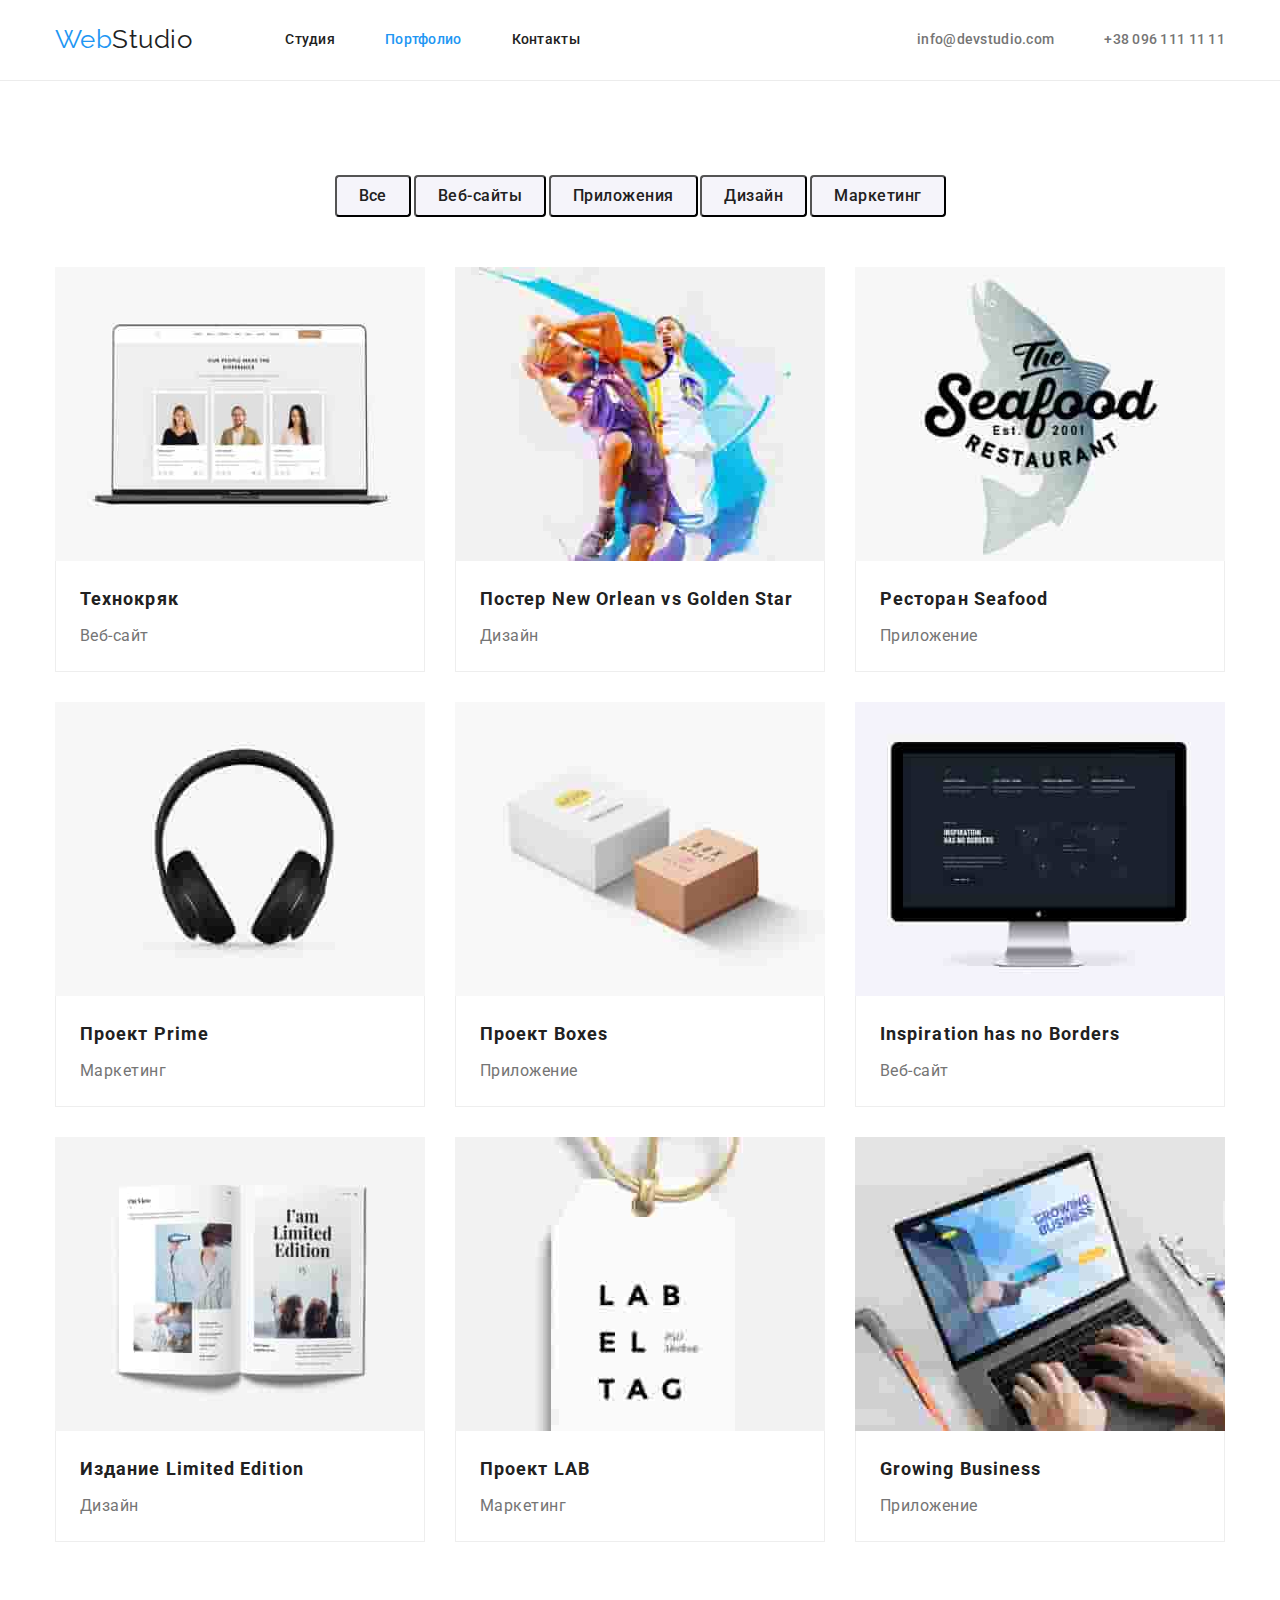
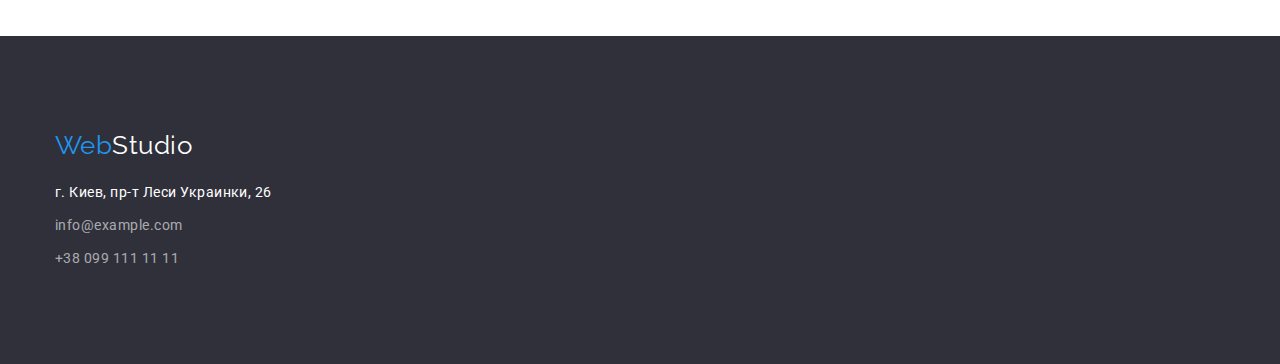
==== commit 6c77f79b: "Changes page geometry" ====
--- a/portfolio.html
+++ b/portfolio.html
@@ -207,8 +207,8 @@
     </main>
 
     <!--Подвал страницы-->
-    <footer>
-      <div class="container footer">
+    <footer class="footer">
+      <div class="container">
         <div class="logo-footer">
           <a href="./index.html" class="logo"
             >Web<span class="logo-ft-accent">Studio</span></a
--- a/css/styles.css
+++ b/css/styles.css
@@ -220,16 +220,19 @@
   color: var(--section-text-color);
   background: var(--accent-color);
 }
-/* hero section */
+/* sections */
+.section {
+  margin-top: 0px;
+  margin-bottom: 0px;
+  padding-top: 94px;
+  padding-bottom: 94px;
+  background: var(--first-section-color);
+}
 .hero {
-  margin-top: 0px;
-  margin-bottom: 0px;
-  padding-top: 0px;
-  padding-bottom: 94px;
+  padding-top: 200px;
   text-align: center;
 }
 .hero-title {
-  padding-top: 200px;
   margin-top: 0px;
   margin-bottom: 30px;
   color: var(--section-text-color);
@@ -239,18 +242,6 @@
   text-align: center;
   letter-spacing: 0.06em;
   text-transform: uppercase;
-}
-/* page sections */
-.section {
-  padding-top: 94px;
-  padding-bottom: 94px;
-  background: var(--first-section-color);
-}
-.features {
-  margin-top: 0px;
-  margin-bottom: 0px;
-  padding-top: 0px;
-  padding-bottom: 94px;
 }
 .preferences {
   display: flex;
@@ -263,9 +254,7 @@
 .preferences .pref-item:not(:last-child) {
   margin-right: 30px;
 }
-.section-occupation {
-  margin-top: 0px;
-  margin-bottom: 0px;
+.pursuit {
   padding-top: 0px;
   padding-bottom: 94px;
   background: var(--first-section-color);
@@ -280,11 +269,7 @@
   display: block;
 }
 /* studio band */
-.section-band {
-  margin-top: 0px;
-  margin-bottom: 0px;
-  padding-top: 94px;
-  padding-bottom: 0px;
+.band {
   background: var(--second-section-color);
 }
 .section-hdr {
@@ -299,14 +284,11 @@
   margin-top: 0px;
   margin-bottom: 50px;
 }
-.band {
+.members {
   display: flex;
 }
 .band .card + .card {
   margin-left: 30px;
-}
-.card {
-  margin-bottom: 94px;
 }
 /* vissually hides h2 occupation section */
 .visually-hidden {
@@ -371,7 +353,7 @@
   line-height: 1.19;
   text-align: center;
 }
-.hero-block,
+.hero,
 .footer {
   background: var(--section-color);
 }
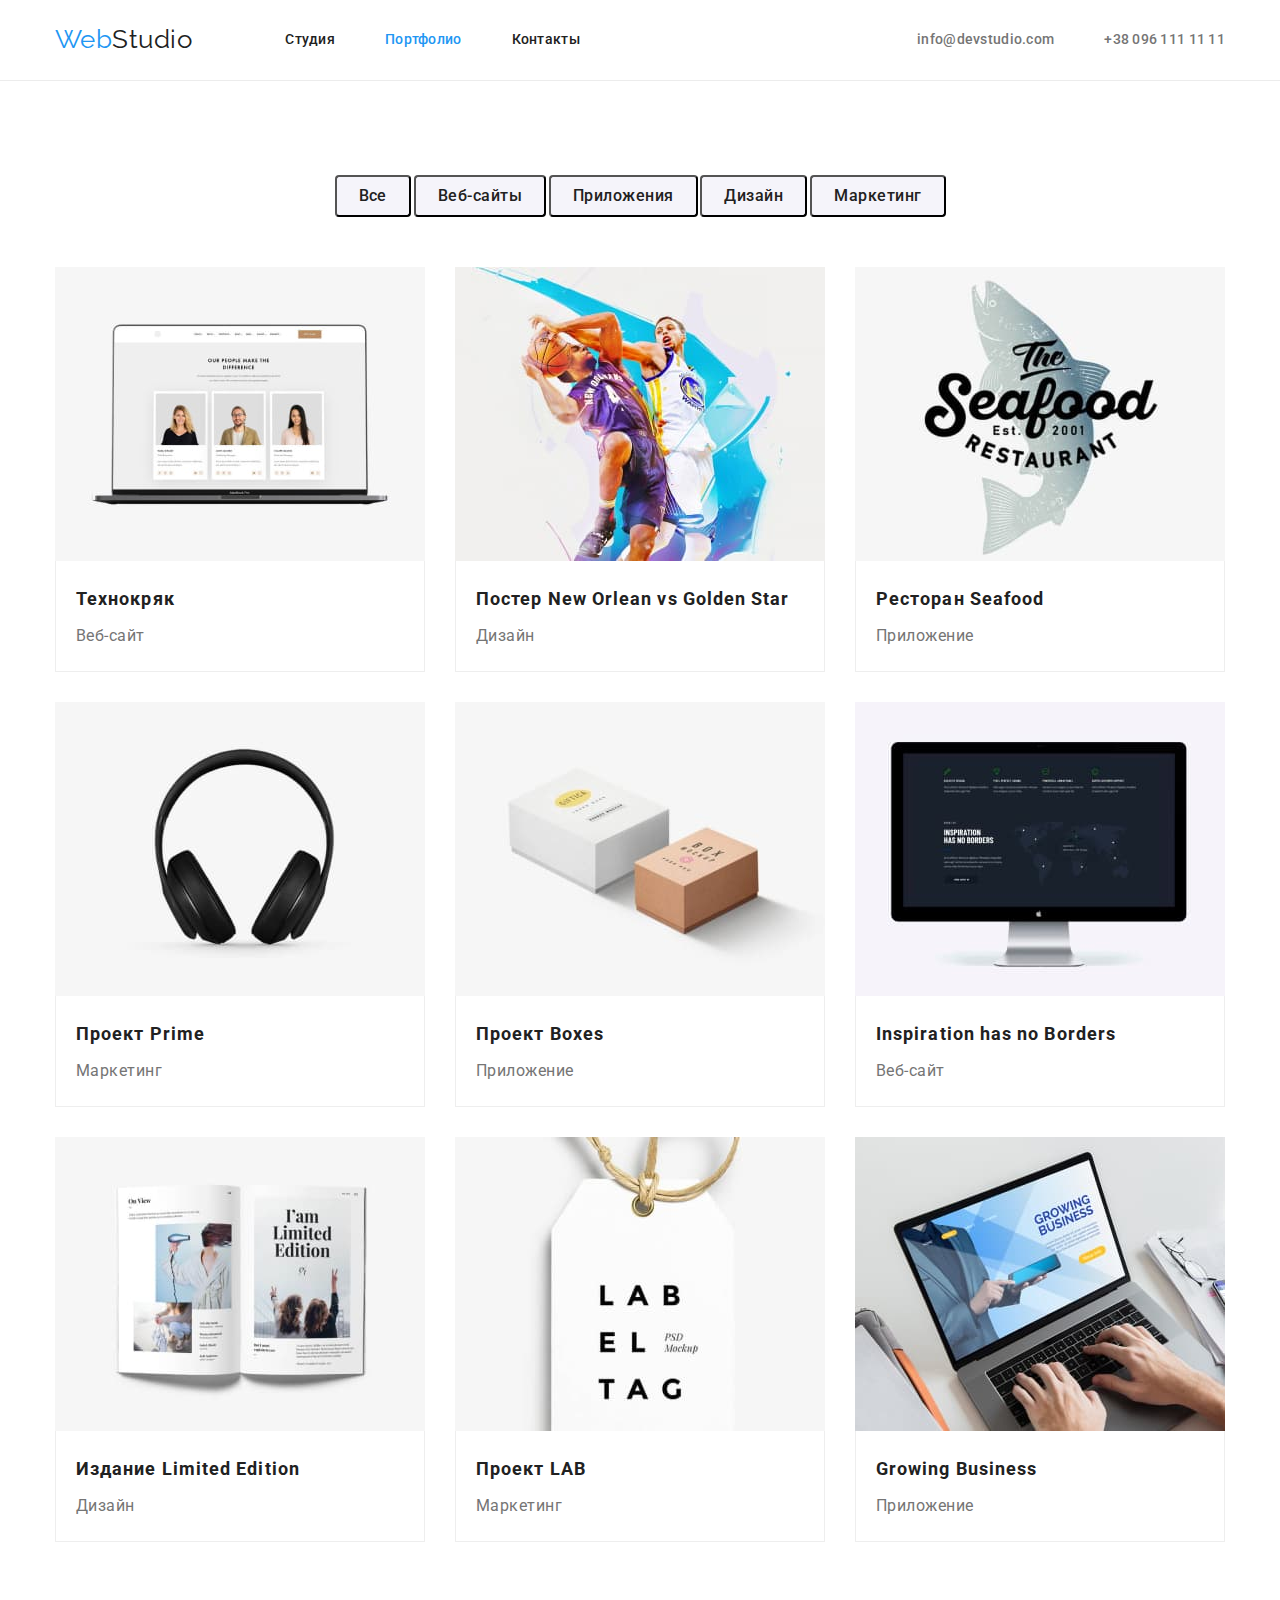
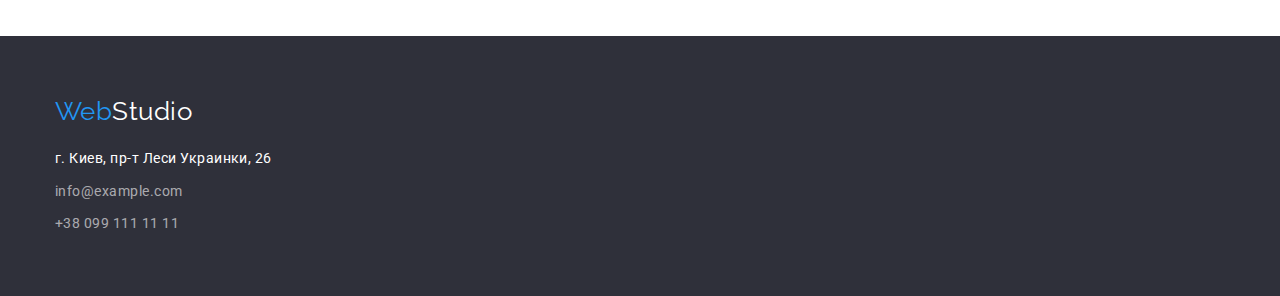
==== commit a33fe856: "Chanched parameters" ====
--- a/portfolio.html
+++ b/portfolio.html
@@ -47,7 +47,7 @@
     <!--Страница портфолио-->
     <main>
       <!--Фильтр с кнопками-->
-      <section class="portfolio">
+      <section class="section portfolio">
         <div class="container">
           <ul class="filter list">
             <li>
@@ -89,6 +89,7 @@
                 </div>
               </a>
             </li>
+
             <li class="project">
               <a href="">
                 <img
@@ -103,6 +104,7 @@
                 </div>
               </a>
             </li>
+
             <li class="project">
               <a href="">
                 <img
@@ -117,6 +119,7 @@
                 </div>
               </a>
             </li>
+
             <li class="project">
               <a href="">
                 <img
@@ -131,6 +134,7 @@
                 </div>
               </a>
             </li>
+
             <li class="project">
               <a href="">
                 <img
@@ -145,6 +149,7 @@
                 </div>
               </a>
             </li>
+
             <li class="project">
               <a href="">
                 <img
@@ -159,6 +164,7 @@
                 </div>
               </a>
             </li>
+
             <li class="project">
               <a href="">
                 <img
@@ -173,6 +179,7 @@
                 </div>
               </a>
             </li>
+
             <li class="project">
               <a href="">
                 <img
@@ -187,6 +194,7 @@
                 </div>
               </a>
             </li>
+
             <li class="project">
               <a href="">
                 <img
--- a/css/styles.css
+++ b/css/styles.css
@@ -12,6 +12,7 @@
   --second-section-color: #f5f4fa;
   --ftr-cnt-color: rgba(255, 255, 255, 0.6);
   --header-brd-line-color: #ececec;
+  --card-progects-gap: 30px;
 }
 /* border-boxing */
 html {
@@ -147,7 +148,7 @@
   padding: 10px 32px;
   min-height: 50px;
   margin-top: 0px;
-  margin-bottom: 200px;
+  margin-bottom: 0px;
   box-shadow: 0px 4px 4px rgba(0, 0, 0, 0.15);
   color: var(--section-text-color);
   background: var(--accent-color);
@@ -230,6 +231,7 @@
 }
 .hero {
   padding-top: 200px;
+  padding-bottom: 200px;
   text-align: center;
 }
 .hero-title {
@@ -334,8 +336,8 @@
   margin-top: 0px;
 }
 .team {
-  margin-top: 30px;
-  margin-bottom: 30px;
+  padding-top: 30px;
+  padding-bottom: 30px;
 }
 .team-member {
   margin-top: 0px;
@@ -358,8 +360,8 @@
   background: var(--section-color);
 }
 .footer {
-  padding-top: 94px;
-  padding-bottom: 94px;
+  padding-top: 60px;
+  padding-bottom: 60px;
 }
 .logo-footer {
   margin-top: 0px;
@@ -383,26 +385,26 @@
 
 /* portfolio page */
 .portfolio {
-  padding-top: 94px;
-  padding-bottom: 94px;
   background-color: var(--first-section-color);
 }
+/* grid of cards */
 .portfolio-projects {
   display: flex;
   flex-wrap: wrap;
-  justify-content: space-between;
+  margin-left: calc(-1 * var(--card-progects-gap));
+  margin-top: calc(-1 * var(--card-progects-gap));
+}
+.portfolio-projects > .project {
+  flex-basis: calc(100% / 3 - var(--card-progects-gap));
+  margin-left: var(--card-progects-gap);
+  margin-top: var(--card-progects-gap);
 }
 .project {
-  display: block;
-  width: 370px;
-  min-height: 404px;
-  margin-top: 0px;
-  margin-bottom: 0px;
   background-color: var(--section-text-color);
 }
-.project:not(:nth-last-child(-n + 3)) {
+/* .project:not(:nth-last-child(-n + 3)) {
   margin-bottom: 30px;
-}
+} */
 .project > a {
   text-decoration: none;
 }
@@ -417,8 +419,8 @@
   padding-bottom: 0px;
   margin-top: 0px;
   margin-bottom: 4px;
-  width: 322px;
-  min-height: 36px;
+  /* width: 322px; */
+  /* min-height: 36px; */
   color: var(--main-text-color);
   font-weight: 700;
   font-size: 18px;
@@ -428,15 +430,15 @@
 .image-depict {
   margin-top: 0px;
   margin-bottom: 0px;
-  width: 322px;
-  min-height: 30px;
+  /* width: 322px; */
+  /* min-height: 30px; */
   color: var(--secondary-text-color);
   font-size: 16px;
   line-height: 1.87;
 }
 /* lower border for card */
 .project-img {
-  padding: 20px 24px;
+  padding: 20px 20px;
   border-left: 1px solid #eeeeee;
   border-right: 1px solid #eeeeee;
   border-bottom: 1px solid #eeeeee;
